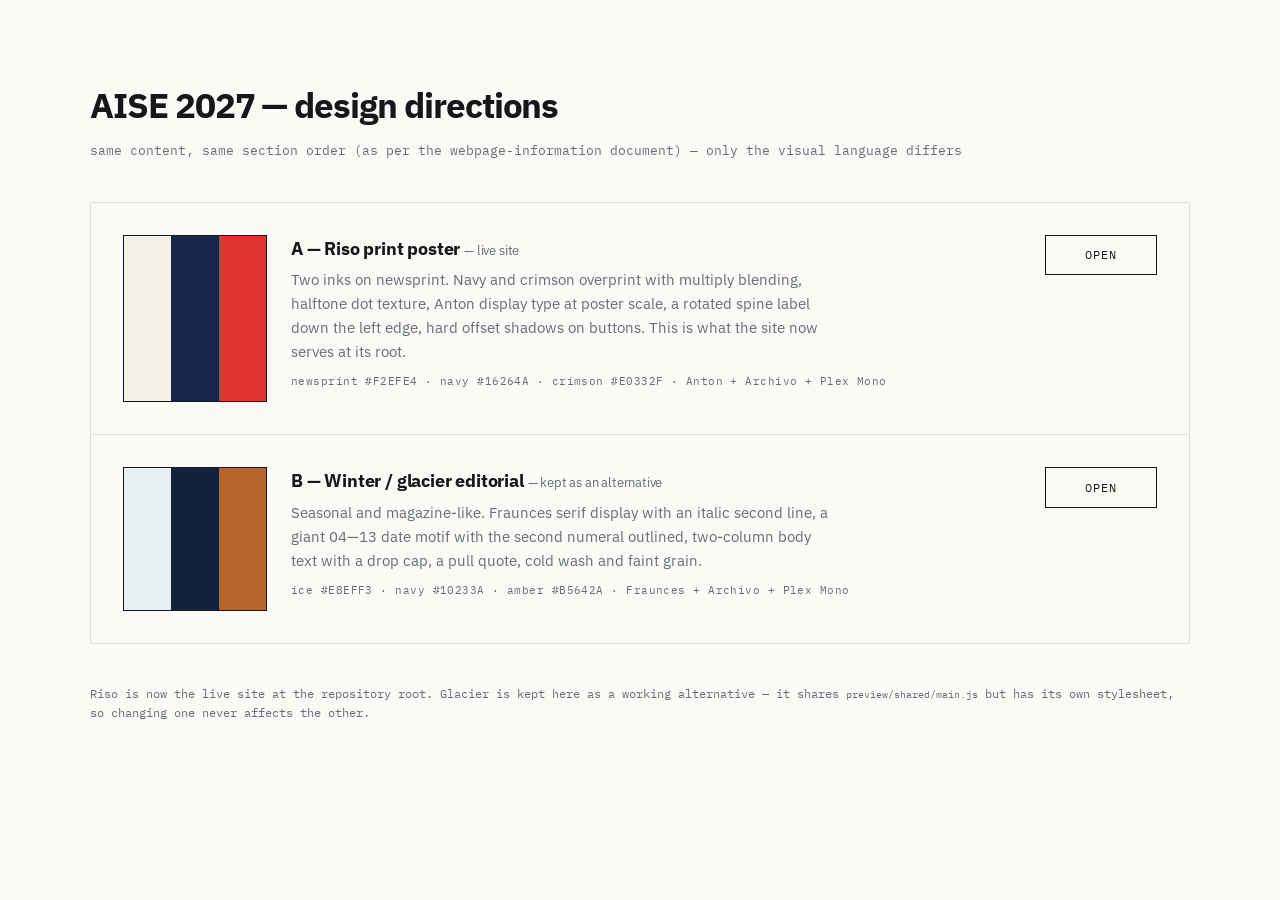
==== preview/index.html @ b1b56b49 "Add AISE 2027 winter school site Static single-page site for the Winter School on AI-Infused Softwar" ====
<!DOCTYPE html>
<html lang="en">
<head>
<meta charset="utf-8">
<meta name="viewport" content="width=device-width, initial-scale=1">
<title>AISE 2027 — design variants</title>
<link rel="preconnect" href="https://fonts.googleapis.com">
<link rel="preconnect" href="https://fonts.gstatic.com" crossorigin>
<link href="https://fonts.googleapis.com/css2?family=IBM+Plex+Mono:wght@400;500&family=IBM+Plex+Sans:wght@400;600&display=swap" rel="stylesheet">
<style>
  :root { --ink:#15171B; --dim:#666D78; --rule:#DEDED8; --paper:#FAFAF7; }
  * { box-sizing: border-box; }
  body {
    margin: 0; background: var(--paper); color: var(--ink);
    font-family: "IBM Plex Sans", system-ui, sans-serif; line-height: 1.6;
    padding: clamp(2rem, 6vw, 5rem) clamp(20px, 5vw, 56px);
  }
  .wrap { max-width: 1100px; margin-inline: auto; }
  h1 { font-size: clamp(1.5rem, 3vw, 2.2rem); letter-spacing: -0.03em; margin: 0 0 0.5rem; }
  .sub { font-family: "IBM Plex Mono", monospace; font-size: 0.8rem; color: var(--dim); margin: 0 0 2.5rem; }
  ul { list-style: none; padding: 0; margin: 0; display: grid; gap: 1px; background: var(--rule); border: 1px solid var(--rule); }
  li { background: var(--paper); padding: clamp(1.25rem, 3vw, 2rem); display: grid; grid-template-columns: 9rem minmax(0,1fr) 7rem; gap: 1.5rem; align-items: start; }
  .swatch { display: flex; height: 100%; min-height: 84px; border: 1px solid var(--ink); }
  .swatch span { flex: 1; }
  h2 { font-size: 1.1rem; margin: 0 0 0.35rem; letter-spacing: -0.01em; }
  h2 em { font-style: normal; font-weight: 400; font-size: 0.8rem; color: var(--dim); }
  code { font-family: "IBM Plex Mono", monospace; font-size: 0.85em; }
  p.note { margin: 0; color: var(--dim); font-size: 0.93rem; max-width: 60ch; }
  .tags { font-family: "IBM Plex Mono", monospace; font-size: 0.7rem; color: var(--dim); margin-top: 0.6rem; letter-spacing: 0.04em; }
  a.open {
    font-family: "IBM Plex Mono", monospace; font-size: 0.75rem; text-transform: uppercase;
    letter-spacing: 0.1em; text-decoration: none; border: 1px solid var(--ink);
    padding: 0.6rem 0.9rem; display: block; text-align: center; color: var(--ink);
  }
  a.open:hover { background: var(--ink); color: var(--paper); }
  footer { margin-top: 2.5rem; font-family: "IBM Plex Mono", monospace; font-size: 0.75rem; color: var(--dim); }
  footer a { color: var(--ink); }
  @media (max-width: 720px) { li { grid-template-columns: 1fr; } .swatch { min-height: 48px; } }
</style>
</head>
<body>
<div class="wrap">
  <h1>AISE 2027 — design directions</h1>
  <p class="sub">same content, same section order (as per the webpage-information document) — only the visual language differs</p>

  <ul>
    <li>
      <div class="swatch" aria-hidden="true">
        <span style="background:#F2EFE4"></span><span style="background:#16264A"></span><span style="background:#E0332F"></span>
      </div>
      <div>
        <h2>A — Riso print poster <em>&mdash; live site</em></h2>
        <p class="note">Two inks on newsprint. Navy and crimson overprint with multiply blending, halftone dot texture, Anton display type at poster scale, a rotated spine label down the left edge, hard offset shadows on buttons. This is what the site now serves at its root.</p>
        <p class="tags">newsprint #F2EFE4 · navy #16264A · crimson #E0332F · Anton + Archivo + Plex Mono</p>
      </div>
      <a class="open" href="../">Open</a>
    </li>

    <li>
      <div class="swatch" aria-hidden="true">
        <span style="background:#E8EFF3"></span><span style="background:#10233A"></span><span style="background:#B5642A"></span>
      </div>
      <div>
        <h2>B — Winter / glacier editorial <em>&mdash; kept as an alternative</em></h2>
        <p class="note">Seasonal and magazine-like. Fraunces serif display with an italic second line, a giant 04—13 date motif with the second numeral outlined, two-column body text with a drop cap, a pull quote, cold wash and faint grain.</p>
        <p class="tags">ice #E8EFF3 · navy #10233A · amber #B5642A · Fraunces + Archivo + Plex Mono</p>
      </div>
      <a class="open" href="glacier/">Open</a>
    </li>
  </ul>

  <footer>
    <p>Riso is now the live site at the repository root. Glacier is kept here as a
    working alternative — it shares <code>preview/shared/main.js</code> but has its
    own stylesheet, so changing one never affects the other.</p>
  </footer>
</div>
</body>
</html>
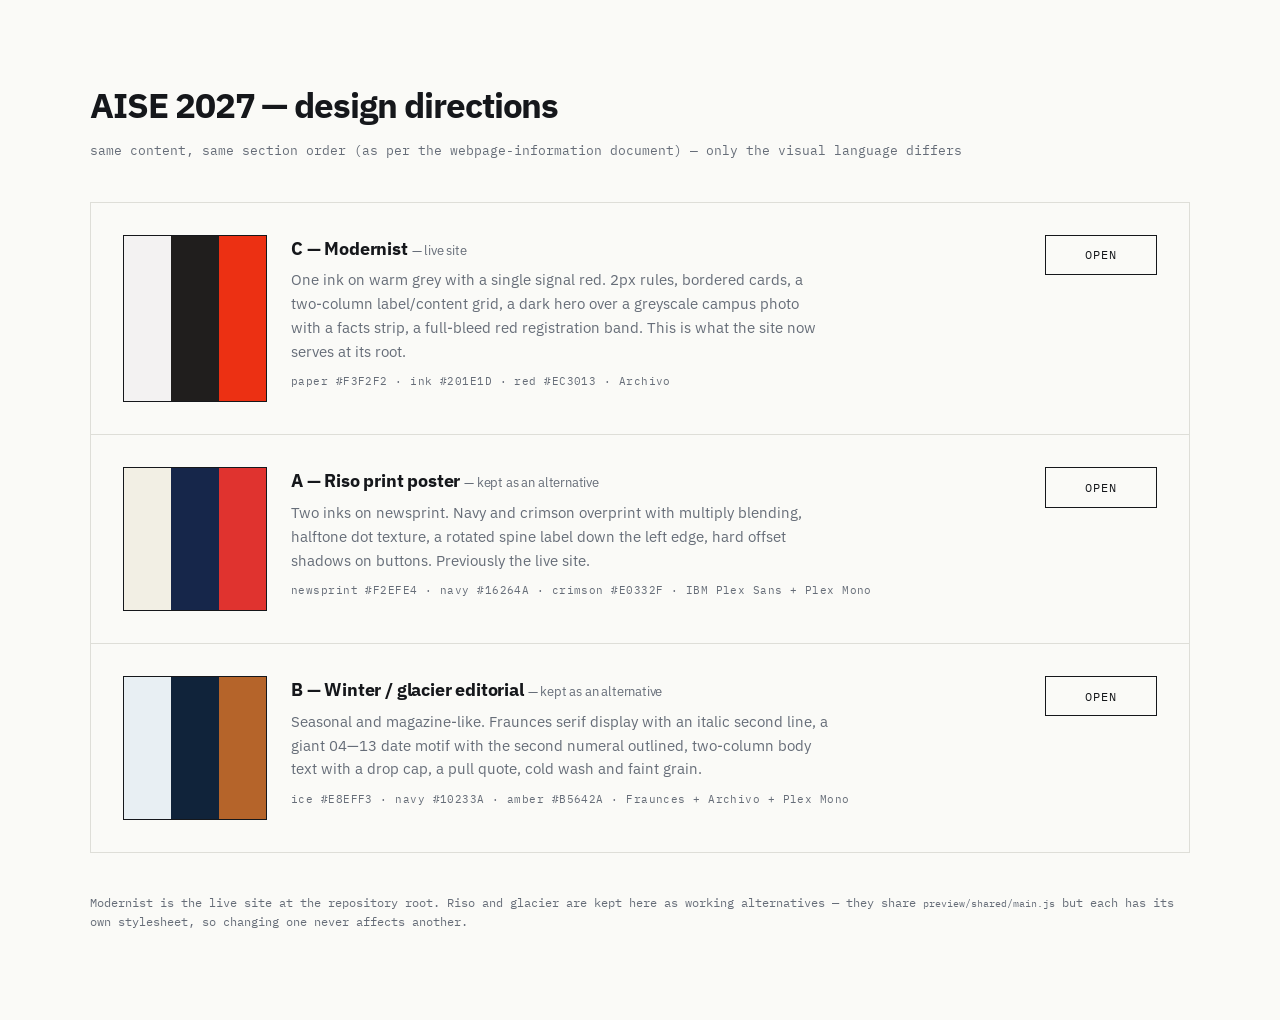
==== commit 67f2833e: "Adopt modernist design, add AISE mark, make layout responsive The site root moves to a new modernist" ====
--- a/preview/index.html
+++ b/preview/index.html
@@ -46,14 +46,26 @@
   <ul>
     <li>
       <div class="swatch" aria-hidden="true">
+        <span style="background:#F3F2F2"></span><span style="background:#201E1D"></span><span style="background:#EC3013"></span>
+      </div>
+      <div>
+        <h2>C — Modernist <em>&mdash; live site</em></h2>
+        <p class="note">One ink on warm grey with a single signal red. 2px rules, bordered cards, a two-column label/content grid, a dark hero over a greyscale campus photo with a facts strip, a full-bleed red registration band. This is what the site now serves at its root.</p>
+        <p class="tags">paper #F3F2F2 · ink #201E1D · red #EC3013 · Archivo</p>
+      </div>
+      <a class="open" href="../">Open</a>
+    </li>
+
+    <li>
+      <div class="swatch" aria-hidden="true">
         <span style="background:#F2EFE4"></span><span style="background:#16264A"></span><span style="background:#E0332F"></span>
       </div>
       <div>
-        <h2>A — Riso print poster <em>&mdash; live site</em></h2>
-        <p class="note">Two inks on newsprint. Navy and crimson overprint with multiply blending, halftone dot texture, Anton display type at poster scale, a rotated spine label down the left edge, hard offset shadows on buttons. This is what the site now serves at its root.</p>
-        <p class="tags">newsprint #F2EFE4 · navy #16264A · crimson #E0332F · Anton + Archivo + Plex Mono</p>
+        <h2>A — Riso print poster <em>&mdash; kept as an alternative</em></h2>
+        <p class="note">Two inks on newsprint. Navy and crimson overprint with multiply blending, halftone dot texture, a rotated spine label down the left edge, hard offset shadows on buttons. Previously the live site.</p>
+        <p class="tags">newsprint #F2EFE4 · navy #16264A · crimson #E0332F · IBM Plex Sans + Plex Mono</p>
       </div>
-      <a class="open" href="../">Open</a>
+      <a class="open" href="riso/">Open</a>
     </li>
 
     <li>
@@ -70,9 +82,9 @@
   </ul>
 
   <footer>
-    <p>Riso is now the live site at the repository root. Glacier is kept here as a
-    working alternative — it shares <code>preview/shared/main.js</code> but has its
-    own stylesheet, so changing one never affects the other.</p>
+    <p>Modernist is the live site at the repository root. Riso and glacier are kept
+    here as working alternatives — they share <code>preview/shared/main.js</code> but
+    each has its own stylesheet, so changing one never affects another.</p>
   </footer>
 </div>
 </body>
